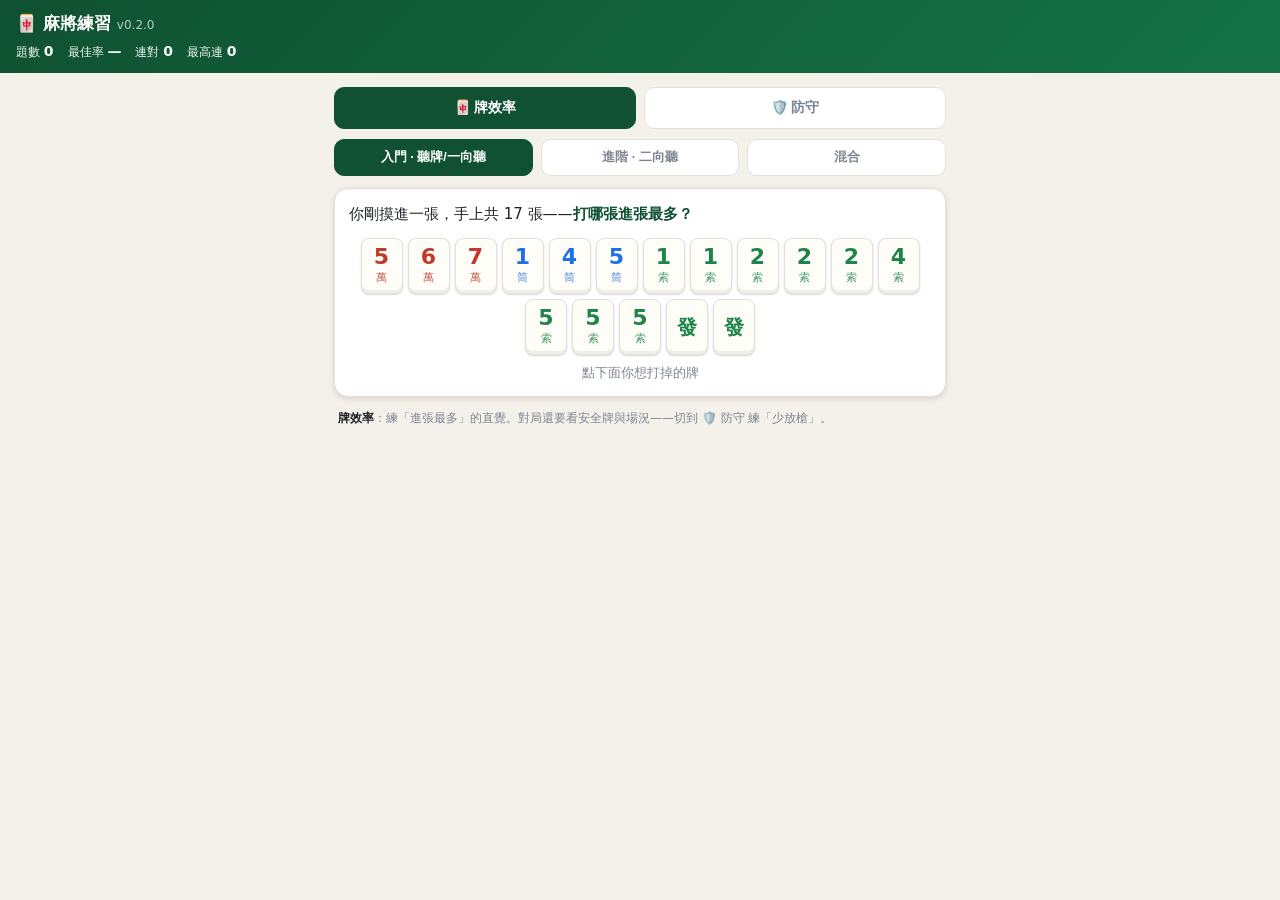
==== index.html @ f23db344 "v0.2.0: 麻將練習 PWA — 牌效率+防守雙模式，GitHub Pages 部署準備 Co-Authored-By: Claude Opus 4.8 <noreply@anthropic.co" ====
<!doctype html>
<html lang="zh-Hant">
<head>
  <meta charset="utf-8">
  <meta name="viewport" content="width=device-width, initial-scale=1, viewport-fit=cover">
  <title>麻將練習</title>
  <meta name="theme-color" content="#0f5132">
  <meta name="apple-mobile-web-app-capable" content="yes">
  <meta name="apple-mobile-web-app-status-bar-style" content="black-translucent">
  <meta name="apple-mobile-web-app-title" content="麻將練習">
  <link rel="manifest" href="manifest.json">
  <link rel="apple-touch-icon" href="icon-180.png">
  <link rel="icon" href="icon.svg" type="image/svg+xml">
  <link rel="stylesheet" href="style.css">
</head>
<body>
  <header class="topbar">
    <div class="brand">🀄 麻將練習 <span class="ver" id="ver"></span></div>
    <div class="stats" id="stats">
      <span>題數 <b id="st-total">0</b></span>
      <span>最佳率 <b id="st-acc">—</b></span>
      <span>連對 <b id="st-streak">0</b></span>
      <span>最高連 <b id="st-best">0</b></span>
    </div>
  </header>

  <main>
    <!-- 模式：牌效率 / 防守 -->
    <div class="modebar" id="modebar">
      <button class="mode on" data-mode="eff">🀄 牌效率</button>
      <button class="mode" data-mode="def">🛡️ 防守</button>
    </div>

    <!-- 難度(三檔，兩模式共用；標籤依模式變) -->
    <div class="diffbar" id="diffbar">
      <button class="diff on" data-level="0"></button>
      <button class="diff" data-level="1"></button>
      <button class="diff" data-level="2"></button>
    </div>

    <!-- ============ 牌效率模式 ============ -->
    <section class="card mode-eff" id="eff-card">
      <div class="prompt">你剛摸進一張，手上共 17 張——<b>打哪張進張最多？</b></div>
      <div class="hand" id="hand"><!-- 牌由 JS 產生 --></div>
      <div class="hint" id="hint">點下面你想打掉的牌</div>
    </section>

    <section class="card result mode-eff" id="result" hidden>
      <div class="verdict" id="verdict"></div>
      <ul class="explain" id="explain"></ul>
      <div class="rank" id="rank"></div>
      <button class="next" id="next">下一題 ▶</button>
    </section>

    <!-- ============ 防守模式 ============ -->
    <section class="card mode-def" id="def-card" hidden>
      <div class="prompt">對手很可能<b>聽牌</b>了！你剛摸進一張——<b>打哪張最不會放槍？</b></div>
      <div class="oppo" id="oppo"><!-- 對手牌河 + 副露 --></div>
      <div class="hand" id="def-hand"></div>
      <div class="hint" id="def-hint">點你想打（覺得最安全）的牌</div>
    </section>

    <section class="card result mode-def" id="def-result" hidden>
      <div class="verdict" id="def-verdict"></div>
      <ul class="explain" id="def-explain"></ul>
      <div class="rank" id="def-rank"></div>
      <button class="next" id="def-next">下一題 ▶</button>
    </section>

    <p class="note" id="note"></p>
  </main>

  <script src="engine.js"></script>
  <script src="defense.js"></script>
  <script src="explain.js"></script>
  <script src="app.js"></script>
</body>
</html>
---- style.css ----
/* 麻將牌效率練習 — 樣式 (手機優先，支援深色模式) */
:root{
  --bg:#f4f1ea; --card:#ffffff; --ink:#20242a; --muted:#7c8493;
  --line:#e3e0d8; --felt:#0f5132; --felt2:#157347;
  --man:#c0392b; --pin:#1f6feb; --sou:#1e8449; --hon:#6c3483;
  --good:#1e8449; --mid:#c98a00; --bad:#c0392b;
  --shadow:0 2px 6px rgba(0,0,0,.12);
}
@media (prefers-color-scheme: dark){
  :root{
    --bg:#14181d; --card:#1e242b; --ink:#e8ebef; --muted:#9aa4b2;
    --line:#2c343d; --man:#ff6b5e; --pin:#5aa2ff; --sou:#4ecb7d; --hon:#c99be6;
    --good:#4ecb7d; --mid:#e6b93a; --bad:#ff6b5e; --shadow:0 2px 8px rgba(0,0,0,.4);
  }
}
*{box-sizing:border-box}
html,body{margin:0}
body{
  font-family:-apple-system,"PingFang TC","Microsoft JhengHei",system-ui,sans-serif;
  background:var(--bg); color:var(--ink);
  -webkit-tap-highlight-color:transparent;
  padding-bottom:env(safe-area-inset-bottom);
}
.topbar{
  background:linear-gradient(135deg,var(--felt),var(--felt2)); color:#fff;
  padding:calc(env(safe-area-inset-top) + 12px) 16px 12px;
}
.brand{font-weight:700; font-size:17px}
.ver{font-weight:400; font-size:12px; opacity:.7}
.stats{display:flex; gap:14px; margin-top:8px; font-size:12px; opacity:.95; flex-wrap:wrap}
.stats b{font-size:14px}
main{max-width:640px; margin:0 auto; padding:14px}

.diffbar{display:flex; gap:8px; margin-bottom:12px}
.diff{
  flex:1; padding:9px 4px; border:1px solid var(--line); border-radius:10px;
  background:var(--card); color:var(--muted); font-size:12.5px; font-weight:600; cursor:pointer;
}
.diff.on{background:var(--felt); color:#fff; border-color:var(--felt)}

.card{
  background:var(--card); border:1px solid var(--line); border-radius:14px;
  padding:14px; margin-bottom:12px; box-shadow:var(--shadow);
}
.prompt{font-size:15px; margin-bottom:12px; line-height:1.5}
.prompt b{color:var(--felt)}
@media (prefers-color-scheme: dark){ .prompt b{color:var(--sou)} }
.hint{margin-top:10px; font-size:12.5px; color:var(--muted); text-align:center}

/* 手牌排列 */
.hand{display:flex; flex-wrap:wrap; gap:5px; justify-content:center}
.tile{
  width:42px; height:56px; border-radius:8px; border:1px solid var(--line);
  background:#fffdf7; color:var(--ink); position:relative; cursor:pointer;
  display:flex; flex-direction:column; align-items:center; justify-content:center;
  box-shadow:inset 0 -3px 0 rgba(0,0,0,.06),0 1px 2px rgba(0,0,0,.15);
  transition:transform .08s, box-shadow .08s; user-select:none;
}
.tile:active{transform:translateY(1px)}
.tile .n{font-size:22px; font-weight:800; line-height:1}
.tile .s{font-size:11px; margin-top:2px; opacity:.85}
.tile.honor .n{font-size:20px}
.tile.m{color:var(--man)} .tile.p{color:var(--pin)}
.tile.s-suit{color:var(--sou)} .tile.z{color:var(--hon)}
@media (prefers-color-scheme: dark){ .tile{background:#f3efe6} }
/* 讓字牌顏色更貼近真牌 */
.tile.z.red .n{color:#c0392b} .tile.z.green .n{color:#1e8449} .tile.z.white .n{color:#5a6472}

/* 作答後的標記 */
.tile.picked{outline:3px solid var(--bad); outline-offset:1px}
.tile.best{outline:3px solid var(--good); outline-offset:1px}
.tile.pickbest{outline:3px solid var(--good); outline-offset:1px}
.tile.locked{cursor:default}
.tile.dim{opacity:.5}

/* 結果 */
.verdict{font-size:16px; font-weight:800; margin-bottom:10px; display:flex; align-items:center; gap:8px}
.verdict.good{color:var(--good)} .verdict.mid{color:var(--mid)} .verdict.bad{color:var(--bad)}
.rank{font-size:13px}
.rank table{width:100%; border-collapse:collapse}
.rank th,.rank td{padding:6px 6px; text-align:left; border-bottom:1px solid var(--line)}
.rank th{color:var(--muted); font-weight:600; font-size:11.5px}
.rank tr.opt{background:rgba(30,132,73,.10)}
.rank tr.you{outline:2px solid var(--bad); outline-offset:-2px}
.rank .tag{font-size:11px; padding:1px 6px; border-radius:6px; color:#fff}
.rank .tag.opt{background:var(--good)} .rank .tag.you{background:var(--bad)}
.rank .sh{font-weight:700}
.rank .uk-tiles{color:var(--muted); font-size:11.5px}

.next{
  width:100%; margin-top:14px; padding:13px; border:none; border-radius:12px;
  background:var(--felt); color:#fff; font-size:15px; font-weight:700; cursor:pointer;
}
.next:active{background:var(--felt2)}
.note{font-size:12px; color:var(--muted); line-height:1.6; margin:6px 4px 30px}
.note b{color:var(--ink)}

/* ===== 模式分頁 ===== */
.modebar{display:flex; gap:8px; margin-bottom:10px}
.mode{
  flex:1; padding:11px 4px; border:1px solid var(--line); border-radius:10px;
  background:var(--card); color:var(--muted); font-size:14px; font-weight:700; cursor:pointer;
}
.mode.on{background:var(--felt); color:#fff; border-color:var(--felt)}
.hide{display:none !important}

/* ===== 防守：對手牌河 + 副露 ===== */
.oppo{margin-bottom:12px}
.oppo-row{margin-bottom:8px}
.oppo-label{display:block; font-size:11.5px; color:var(--muted); margin-bottom:4px}
.oppo-tiles{display:flex; flex-wrap:wrap; gap:3px; align-items:center}
.tile.sm{width:30px; height:40px; border-radius:6px}
.tile.sm .n{font-size:15px}
.tile.sm.honor .n{font-size:13px}
.tile.sm .s{font-size:8px; margin-top:1px}
.meld{display:flex; gap:2px; padding:3px; margin-right:6px; border:1px dashed var(--felt2); border-radius:7px}
@media (prefers-color-scheme: dark){ .meld{border-color:var(--sou)} }

/* ===== 白話解釋 ===== */
.explain{margin:0 0 10px; padding-left:18px; font-size:13px; line-height:1.6}
.explain li{margin-bottom:4px}
.explain li:first-child{font-weight:700}

/* ===== 防守：風險徽章 ===== */
.risk{
  display:inline-block; min-width:32px; text-align:center; padding:1px 6px;
  border-radius:6px; font-weight:700; font-size:12px; color:#fff;
}
.risk.r0{background:var(--good)}
.risk.r1{background:#3d7ea6}
.risk.r2{background:var(--mid)}
.risk.r3{background:var(--bad)}
.tag.warn{background:var(--mid)}
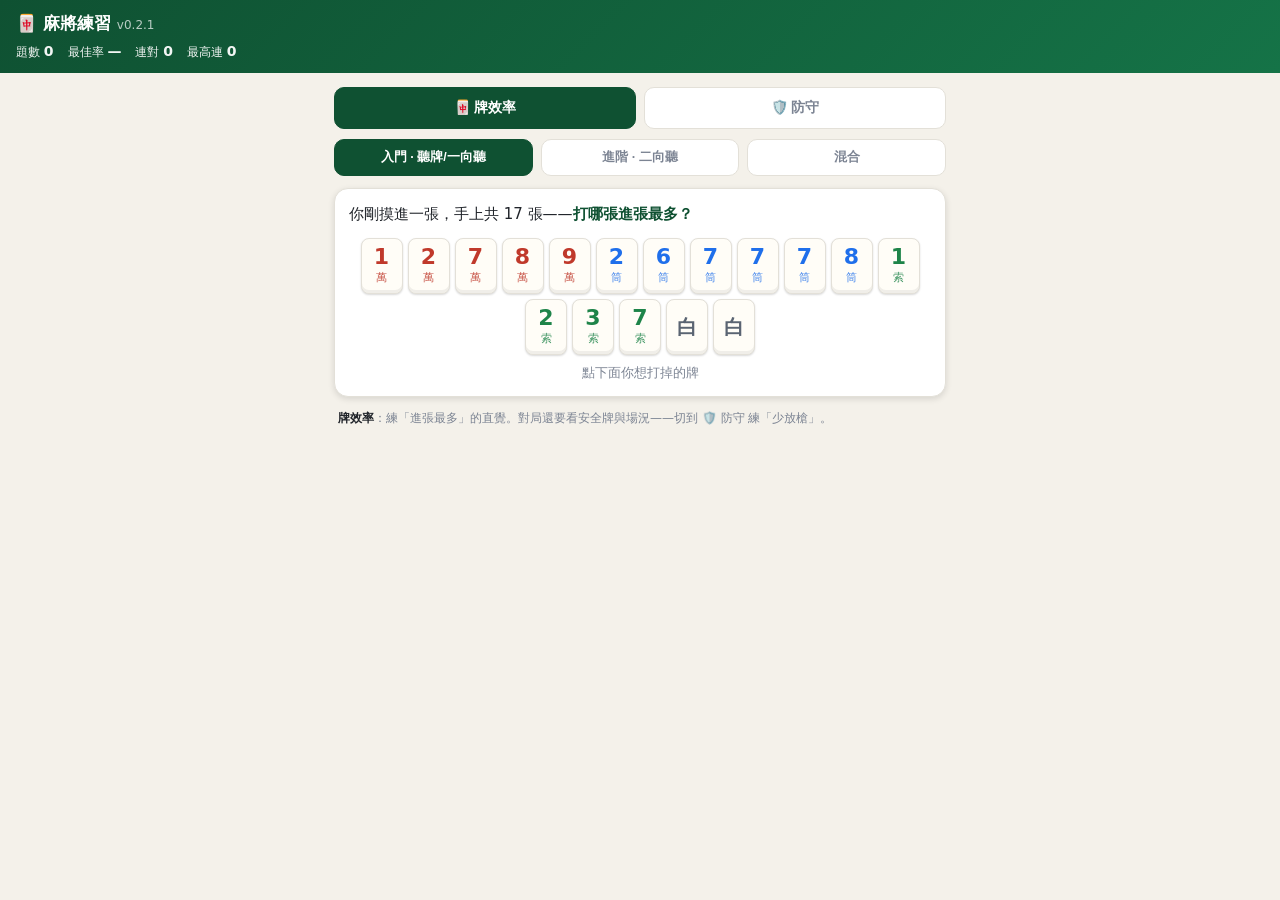
==== commit 726f57b3: "v0.2.1: 修正防守模式題目卡不顯示 (def-card hidden 屬性改用 .hide class) def-card 初始帶 HTML hidden 屬性，setMode() 只 togg" ====
--- a/index.html
+++ b/index.html
@@ -53,7 +53,7 @@
     </section>
 
     <!-- ============ 防守模式 ============ -->
-    <section class="card mode-def" id="def-card" hidden>
+    <section class="card mode-def hide" id="def-card">
       <div class="prompt">對手很可能<b>聽牌</b>了！你剛摸進一張——<b>打哪張最不會放槍？</b></div>
       <div class="oppo" id="oppo"><!-- 對手牌河 + 副露 --></div>
       <div class="hand" id="def-hand"></div>
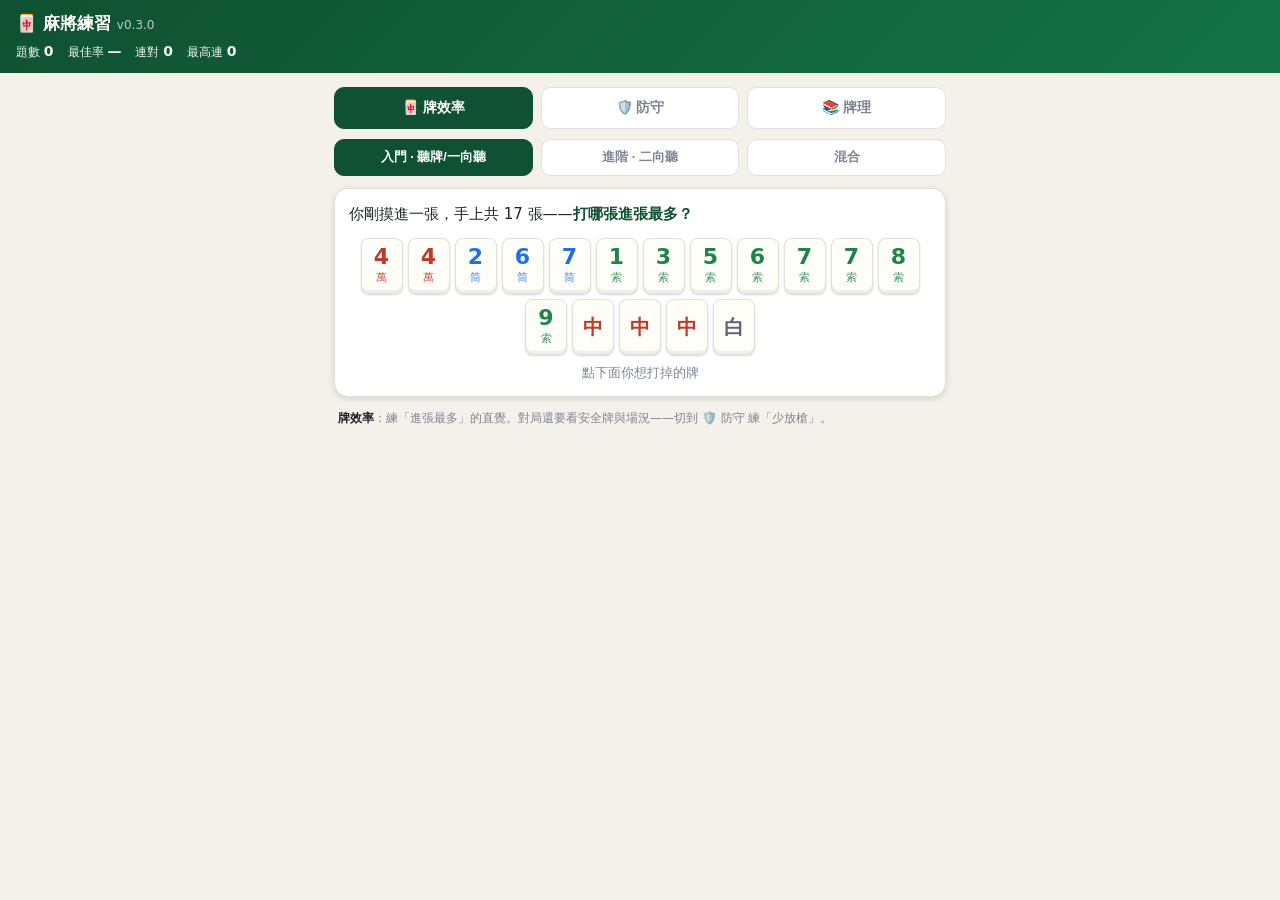
==== commit b2d5807d: "v0.3.0: 新增「📚 牌理」模式（橫飛麻將教室 3 題型）+ explain 導入橫飛術語 - 牌理(獨立第三分頁)三子題型，全用現有 engine.js 判定，不動引擎：   1 該攻該守：算幾" ====
--- a/index.html
+++ b/index.html
@@ -25,17 +25,25 @@
   </header>
 
   <main>
-    <!-- 模式：牌效率 / 防守 -->
+    <!-- 模式：牌效率 / 防守 / 牌理 -->
     <div class="modebar" id="modebar">
       <button class="mode on" data-mode="eff">🀄 牌效率</button>
       <button class="mode" data-mode="def">🛡️ 防守</button>
+      <button class="mode" data-mode="lab">📚 牌理</button>
     </div>
 
-    <!-- 難度(三檔，兩模式共用；標籤依模式變) -->
+    <!-- 難度(三檔，牌效率/防守用；標籤依模式變) -->
     <div class="diffbar" id="diffbar">
       <button class="diff on" data-level="0"></button>
       <button class="diff" data-level="1"></button>
       <button class="diff" data-level="2"></button>
+    </div>
+
+    <!-- 子題型(牌理用；預設隱藏，切到牌理模式才顯示) -->
+    <div class="subbar hide" id="subbar">
+      <button class="sub on" data-sub="atk">⚔️ 攻守</button>
+      <button class="sub" data-sub="iso">🎴 孤張</button>
+      <button class="sub" data-sub="wait">🎯 選聽</button>
     </div>
 
     <!-- ============ 牌效率模式 ============ -->
@@ -67,6 +75,37 @@
       <button class="next" id="def-next">下一題 ▶</button>
     </section>
 
+    <!-- ============ 牌理：① 該攻該守(判斷題) ============ -->
+    <section class="card mode-lab sub-atk hide" id="atk-card">
+      <div class="prompt">看這手 16 張的牌——<b>該攻，還是該守？</b></div>
+      <div class="hand" id="atk-hand"></div>
+      <div class="choicebar">
+        <button class="choice atk" data-ans="atk">⚔️ 該攻</button>
+        <button class="choice def" data-ans="def">🛡️ 該守</button>
+      </div>
+      <div class="hint" id="atk-hint">看「幾進聽」決定：好牌全力追聽、爛牌提早轉守</div>
+    </section>
+
+    <section class="card result mode-lab sub-atk hide" id="atk-result" hidden>
+      <div class="verdict" id="atk-verdict"></div>
+      <ul class="explain" id="atk-explain"></ul>
+      <button class="next" id="atk-next">下一題 ▶</button>
+    </section>
+
+    <!-- ============ 牌理：② 孤張 / ③ 選聽(點牌題，共用一組卡) ============ -->
+    <section class="card mode-lab sub-pick hide" id="pick-card">
+      <div class="prompt" id="pick-prompt"></div>
+      <div class="hand" id="pick-hand"></div>
+      <div class="hint" id="pick-hint">點下面你想打掉的牌</div>
+    </section>
+
+    <section class="card result mode-lab sub-pick hide" id="pick-result" hidden>
+      <div class="verdict" id="pick-verdict"></div>
+      <ul class="explain" id="pick-explain"></ul>
+      <div class="rank" id="pick-rank"></div>
+      <button class="next" id="pick-next">下一題 ▶</button>
+    </section>
+
     <p class="note" id="note"></p>
   </main>
 
--- a/style.css
+++ b/style.css
@@ -131,3 +131,25 @@
 .risk.r2{background:var(--mid)}
 .risk.r3{background:var(--bad)}
 .tag.warn{background:var(--mid)}
+
+/* ===== 牌理：子題型 bar(仿難度 bar，攻守/孤張/選聽切換) ===== */
+.subbar{display:flex; gap:8px; margin-bottom:12px}
+.sub{
+  flex:1; padding:9px 4px; border:1px solid var(--line); border-radius:10px;
+  background:var(--card); color:var(--muted); font-size:13px; font-weight:600; cursor:pointer;
+}
+.sub.on{background:var(--felt); color:#fff; border-color:var(--felt)}
+
+/* ===== 牌理：該攻該守 判斷按鈕 ===== */
+.choicebar{display:flex; gap:12px; margin-top:14px}
+.choice{
+  flex:1; padding:16px 4px; border:2px solid var(--line); border-radius:12px;
+  background:var(--card); font-size:17px; font-weight:800; cursor:pointer;
+  transition:transform .08s;
+}
+.choice:active{transform:translateY(1px)}
+.choice.atk{color:var(--bad)}      /* 攻 = 火紅(進攻) */
+.choice.def{color:var(--pin)}      /* 守 = 冷藍(防守) */
+.choice.locked{cursor:default; opacity:.6}
+.choice.correct{border-color:var(--good); background:rgba(30,132,73,.14); opacity:1}  /* 正解框綠 */
+.choice.wrong{border-color:var(--bad); background:rgba(192,57,43,.12); opacity:1}      /* 答錯框紅 */
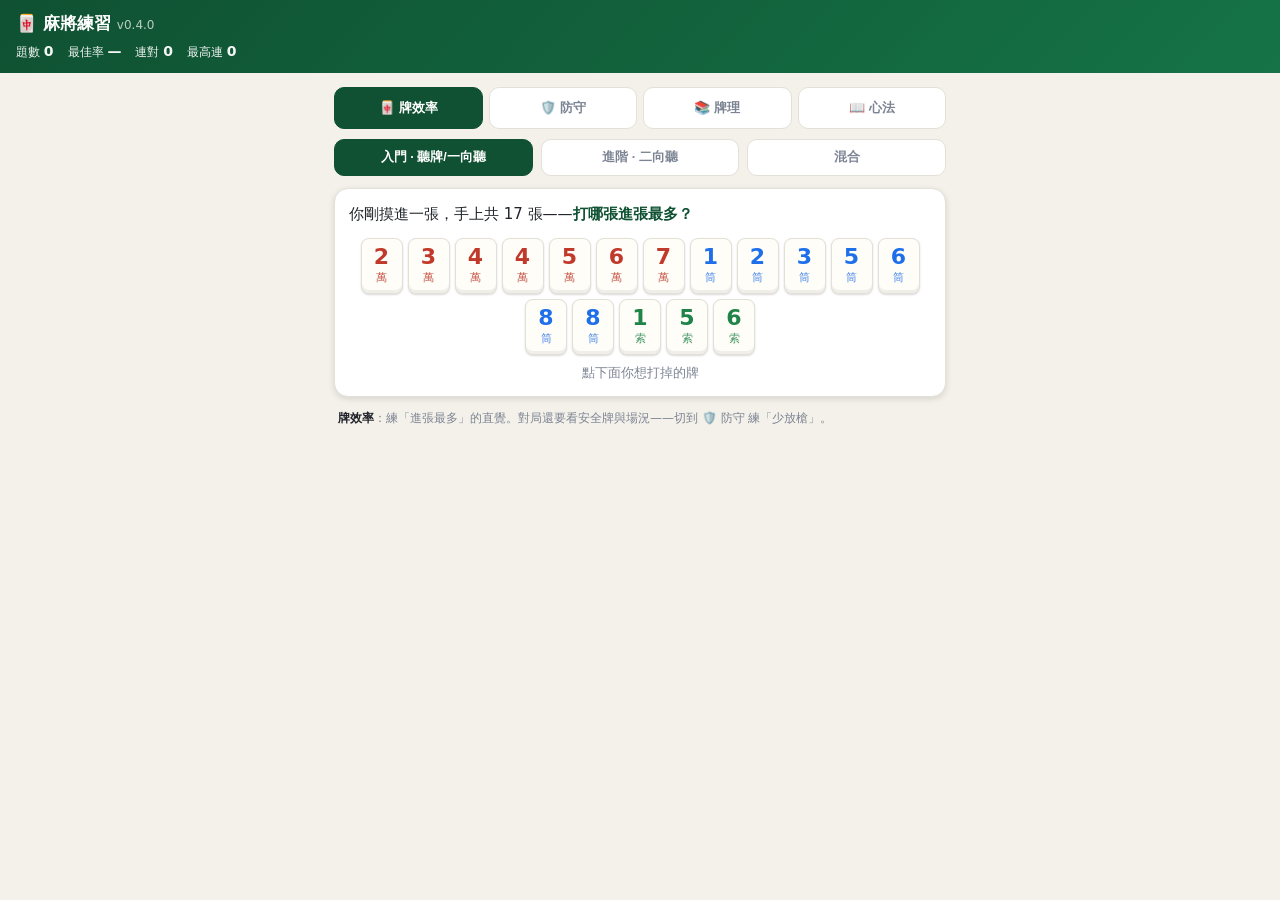
==== commit 11db5594: "Add Tips (心法) mode: accordion teaching cards (v0.4.0) Fourth top-level mode 📖 心法 — 6 collapsible rea" ====
--- a/index.html
+++ b/index.html
@@ -25,11 +25,12 @@
   </header>
 
   <main>
-    <!-- 模式：牌效率 / 防守 / 牌理 -->
+    <!-- 模式：牌效率 / 防守 / 牌理 / 心法 -->
     <div class="modebar" id="modebar">
       <button class="mode on" data-mode="eff">🀄 牌效率</button>
       <button class="mode" data-mode="def">🛡️ 防守</button>
       <button class="mode" data-mode="lab">📚 牌理</button>
+      <button class="mode" data-mode="tips">📖 心法</button>
     </div>
 
     <!-- 難度(三檔，牌效率/防守用；標籤依模式變) -->
@@ -106,12 +107,18 @@
       <button class="next" id="pick-next">下一題 ▶</button>
     </section>
 
+    <!-- ============ 心法(純教學卡，手風琴摺疊；內容由 tips.js + JS 生成) ============ -->
+    <section class="mode-tips hide" id="tips-card">
+      <div class="tips-list" id="tips-list"><!-- 摺疊卡由 renderTips() 產生 --></div>
+    </section>
+
     <p class="note" id="note"></p>
   </main>
 
   <script src="engine.js"></script>
   <script src="defense.js"></script>
   <script src="explain.js"></script>
+  <script src="tips.js"></script>
   <script src="app.js"></script>
 </body>
 </html>
--- a/style.css
+++ b/style.css
@@ -95,11 +95,12 @@
 .note{font-size:12px; color:var(--muted); line-height:1.6; margin:6px 4px 30px}
 .note b{color:var(--ink)}
 
-/* ===== 模式分頁 ===== */
-.modebar{display:flex; gap:8px; margin-bottom:10px}
+/* ===== 模式分頁(4 顆：手機一排會擠→縮字級/gap+不換行；螢幕極窄才自動折成兩排) ===== */
+.modebar{display:flex; gap:6px; margin-bottom:10px; flex-wrap:wrap}
 .mode{
-  flex:1; padding:11px 4px; border:1px solid var(--line); border-radius:10px;
-  background:var(--card); color:var(--muted); font-size:14px; font-weight:700; cursor:pointer;
+  flex:1 1 0; min-width:68px; padding:11px 3px; border:1px solid var(--line); border-radius:10px;
+  background:var(--card); color:var(--muted); font-size:13px; font-weight:700; cursor:pointer;
+  white-space:nowrap; text-align:center;
 }
 .mode.on{background:var(--felt); color:#fff; border-color:var(--felt)}
 .hide{display:none !important}
@@ -153,3 +154,65 @@
 .choice.locked{cursor:default; opacity:.6}
 .choice.correct{border-color:var(--good); background:rgba(30,132,73,.14); opacity:1}  /* 正解框綠 */
 .choice.wrong{border-color:var(--bad); background:rgba(192,57,43,.12); opacity:1}      /* 答錯框紅 */
+
+/* ===== 心法：手風琴摺疊卡 ===== */
+.tips-list{display:flex; flex-direction:column; gap:10px}
+.tips-item{
+  background:var(--card); border:1px solid var(--line); border-radius:14px;
+  box-shadow:var(--shadow); overflow:hidden;
+}
+/* 標題列(點擊區)：emoji + 標題/副標 + 展開箭頭 */
+.tips-head{
+  width:100%; display:flex; align-items:center; gap:10px; padding:14px;
+  background:none; border:none; cursor:pointer; text-align:left; color:var(--ink);
+}
+.tips-emoji{font-size:22px; line-height:1; flex-shrink:0}
+.tips-tt{display:flex; flex-direction:column; gap:2px; flex:1; min-width:0}
+.tips-title{font-size:15.5px; font-weight:800}
+.tips-sub{font-size:12px; color:var(--muted); font-weight:500}
+.tips-arrow{font-size:13px; color:var(--muted); transition:transform .2s; flex-shrink:0}
+.tips-item.open .tips-arrow{transform:rotate(180deg)}          /* 展開時箭頭翻轉 */
+.tips-item.open .tips-head{border-bottom:1px solid var(--line)}
+.tips-body{display:none; padding:14px}                         /* 預設收合 */
+.tips-item.open .tips-body{display:block}
+
+/* ===== 心法：內文排版 ===== */
+.tips-body .t-lead{font-size:13.5px; color:var(--muted); line-height:1.6; margin:0 0 12px}
+.tips-body .t-h{font-size:14.5px; font-weight:800; color:var(--felt); margin:14px 0 6px}
+.tips-body .t-h:first-child{margin-top:0}
+@media (prefers-color-scheme: dark){ .tips-body .t-h{color:var(--sou)} }
+.tips-body p{font-size:13.5px; line-height:1.65; margin:6px 0}
+.tips-body .t-ul{margin:6px 0; padding-left:20px; font-size:13.5px; line-height:1.65}
+.tips-body .t-ul li{margin-bottom:5px}
+/* 「為什麼」白話塊：左邊綠框+淡底，把道理凸顯出來(用戶重理解) */
+.tips-body .t-why{
+  border-left:3px solid var(--felt); background:rgba(15,81,50,.06);
+  padding:8px 10px; border-radius:0 8px 8px 0; margin:8px 0; font-size:13px; line-height:1.6;
+}
+/* 「正解」塊：反面教材用的綠框(跟為什麼區隔) */
+.tips-body .t-fix{
+  border-left:3px solid var(--good); background:rgba(30,132,73,.07);
+  padding:7px 10px; border-radius:0 8px 8px 0; margin:6px 0 12px; font-size:13px; line-height:1.6;
+}
+@media (prefers-color-scheme: dark){
+  .tips-body .t-why{border-left-color:var(--sou); background:rgba(78,203,125,.08)}
+}
+/* 口訣/金句：置中強調 */
+.tips-body .t-quote{
+  text-align:center; font-weight:800; color:var(--felt); font-size:14.5px; line-height:1.5;
+  padding:10px; margin:10px 0; background:rgba(15,81,50,.06); border-radius:10px;
+}
+@media (prefers-color-scheme: dark){
+  .tips-body .t-quote{color:var(--sou); background:rgba(78,203,125,.08)}
+}
+.tips-body .t-note{
+  font-size:12.5px; color:var(--muted); line-height:1.6; margin:12px 0 0;
+  padding-top:10px; border-top:1px dashed var(--line);
+}
+/* 內文表格 */
+.tips-body .t-tbl{width:100%; border-collapse:collapse; margin:8px 0; font-size:12.5px}
+.tips-body .t-tbl th,.tips-body .t-tbl td{
+  padding:6px 8px; text-align:left; border-bottom:1px solid var(--line); line-height:1.5;
+}
+.tips-body .t-tbl th{color:var(--muted); font-weight:600; font-size:11.5px}
+.tips-body .t-tbl tr:last-child td{border-bottom:none}
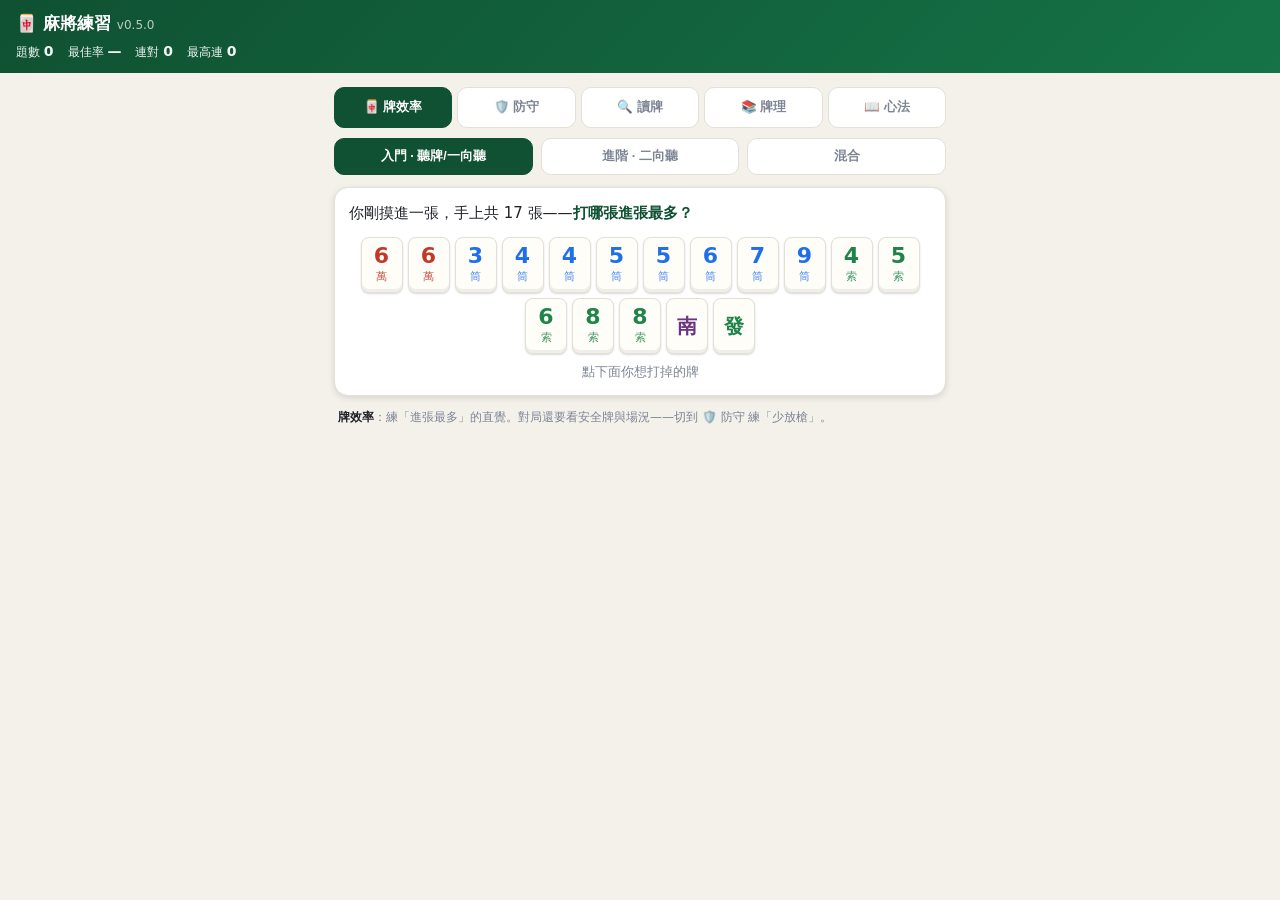
==== commit cbc5d8ac: "feat: add 讀牌 (read-discard) mode — P5 progressive defense (v0.5.0) New 5th top-level mode 🔍 讀牌, read" ====
--- a/index.html
+++ b/index.html
@@ -29,6 +29,7 @@
     <div class="modebar" id="modebar">
       <button class="mode on" data-mode="eff">🀄 牌效率</button>
       <button class="mode" data-mode="def">🛡️ 防守</button>
+      <button class="mode" data-mode="read">🔍 讀牌</button>
       <button class="mode" data-mode="lab">📚 牌理</button>
       <button class="mode" data-mode="tips">📖 心法</button>
     </div>
@@ -45,6 +46,13 @@
       <button class="sub on" data-sub="atk">⚔️ 攻守</button>
       <button class="sub" data-sub="iso">🎴 孤張</button>
       <button class="sub" data-sub="wait">🎯 選聽</button>
+    </div>
+
+    <!-- 子題型(讀牌用；預設隱藏，切到讀牌模式才顯示) -->
+    <div class="subbar hide" id="readbar">
+      <button class="rsub on" data-rsub="press">⬇️ 向下壓</button>
+      <button class="rsub" data-rsub="gua">🎋 六掛</button>
+      <button class="rsub" data-rsub="nobe">🔗 衍牌</button>
     </div>
 
     <!-- ============ 牌效率模式 ============ -->
@@ -107,6 +115,40 @@
       <button class="next" id="pick-next">下一題 ▶</button>
     </section>
 
+    <!-- ============ 讀牌 ① 向下壓(門選判斷題) ============ -->
+    <section class="card mode-read rsub-press hide" id="press-card">
+      <div class="prompt">看對手的<b>捨牌河</b>——哪一門<b>整條安全</b>（他不太可能聽這門）？</div>
+      <div class="oppo" id="press-oppo"><!-- 對手捨牌河 --></div>
+      <div class="choicebar" id="press-choices">
+        <button class="choice suit-m" data-suit="0">🌾 萬</button>
+        <button class="choice suit-p" data-suit="1">⭕ 筒</button>
+        <button class="choice suit-s" data-suit="2">🎋 索</button>
+      </div>
+      <div class="hint">對手把一門的低段(2/3)和高段(7/8)都丟了 → 那門他沒搭子在做</div>
+    </section>
+
+    <section class="card result mode-read rsub-press hide" id="press-result" hidden>
+      <div class="verdict" id="press-verdict"></div>
+      <ul class="explain" id="press-explain"></ul>
+      <div class="rank" id="press-rank"></div>
+      <button class="next" id="press-next">下一題 ▶</button>
+    </section>
+
+    <!-- ============ 讀牌 ② 六掛 / ③ 衍牌(點候選牌選最危險，共用一組卡) ============ -->
+    <section class="card mode-read rsub-pick hide" id="read-card">
+      <div class="prompt" id="read-prompt"></div>
+      <div class="oppo" id="read-oppo"><!-- 對手捨牌河 / 拆搭打出的牌 --></div>
+      <div class="hand" id="read-cands"></div>
+      <div class="hint" id="read-hint">點你覺得<b>最危險</b>的那一張</div>
+    </section>
+
+    <section class="card result mode-read rsub-pick hide" id="read-result" hidden>
+      <div class="verdict" id="read-verdict"></div>
+      <ul class="explain" id="read-explain"></ul>
+      <div class="rank" id="read-rank"></div>
+      <button class="next" id="read-next">下一題 ▶</button>
+    </section>
+
     <!-- ============ 心法(純教學卡，手風琴摺疊；內容由 tips.js + JS 生成) ============ -->
     <section class="mode-tips hide" id="tips-card">
       <div class="tips-list" id="tips-list"><!-- 摺疊卡由 renderTips() 產生 --></div>
@@ -117,6 +159,7 @@
 
   <script src="engine.js"></script>
   <script src="defense.js"></script>
+  <script src="readdiscard.js"></script>
   <script src="explain.js"></script>
   <script src="tips.js"></script>
   <script src="app.js"></script>
--- a/style.css
+++ b/style.css
@@ -95,11 +95,11 @@
 .note{font-size:12px; color:var(--muted); line-height:1.6; margin:6px 4px 30px}
 .note b{color:var(--ink)}
 
-/* ===== 模式分頁(4 顆：手機一排會擠→縮字級/gap+不換行；螢幕極窄才自動折成兩排) ===== */
-.modebar{display:flex; gap:6px; margin-bottom:10px; flex-wrap:wrap}
+/* ===== 模式分頁(5 顆：手機一排會擠→縮字級/gap/min-width+不換行；螢幕極窄才自動折兩排) ===== */
+.modebar{display:flex; gap:5px; margin-bottom:10px; flex-wrap:wrap}
 .mode{
-  flex:1 1 0; min-width:68px; padding:11px 3px; border:1px solid var(--line); border-radius:10px;
-  background:var(--card); color:var(--muted); font-size:13px; font-weight:700; cursor:pointer;
+  flex:1 1 0; min-width:56px; padding:11px 2px; border:1px solid var(--line); border-radius:10px;
+  background:var(--card); color:var(--muted); font-size:12.5px; font-weight:700; cursor:pointer;
   white-space:nowrap; text-align:center;
 }
 .mode.on{background:var(--felt); color:#fff; border-color:var(--felt)}
@@ -133,13 +133,13 @@
 .risk.r3{background:var(--bad)}
 .tag.warn{background:var(--mid)}
 
-/* ===== 牌理：子題型 bar(仿難度 bar，攻守/孤張/選聽切換) ===== */
+/* ===== 牌理/讀牌：子題型 bar(仿難度 bar，攻守/孤張/選聽、向下壓/六掛/衍牌切換) ===== */
 .subbar{display:flex; gap:8px; margin-bottom:12px}
-.sub{
+.sub, .rsub{
   flex:1; padding:9px 4px; border:1px solid var(--line); border-radius:10px;
   background:var(--card); color:var(--muted); font-size:13px; font-weight:600; cursor:pointer;
 }
-.sub.on{background:var(--felt); color:#fff; border-color:var(--felt)}
+.sub.on, .rsub.on{background:var(--felt); color:#fff; border-color:var(--felt)}
 
 /* ===== 牌理：該攻該守 判斷按鈕 ===== */
 .choicebar{display:flex; gap:12px; margin-top:14px}
@@ -154,6 +154,12 @@
 .choice.locked{cursor:default; opacity:.6}
 .choice.correct{border-color:var(--good); background:rgba(30,132,73,.14); opacity:1}  /* 正解框綠 */
 .choice.wrong{border-color:var(--bad); background:rgba(192,57,43,.12); opacity:1}      /* 答錯框紅 */
+/* 讀牌·向下壓：三門選鈕依花色上色 */
+.choice.suit-m{color:var(--man)} .choice.suit-p{color:var(--pin)} .choice.suit-s{color:var(--sou)}
+
+/* ===== 讀牌·六掛：捨牌河小牌下方標「第幾巡」 ===== */
+.turn-wrap{display:flex; flex-direction:column; align-items:center; gap:1px}
+.turn-no{font-size:9px; color:var(--muted); line-height:1; margin-top:1px}
 
 /* ===== 心法：手風琴摺疊卡 ===== */
 .tips-list{display:flex; flex-direction:column; gap:10px}
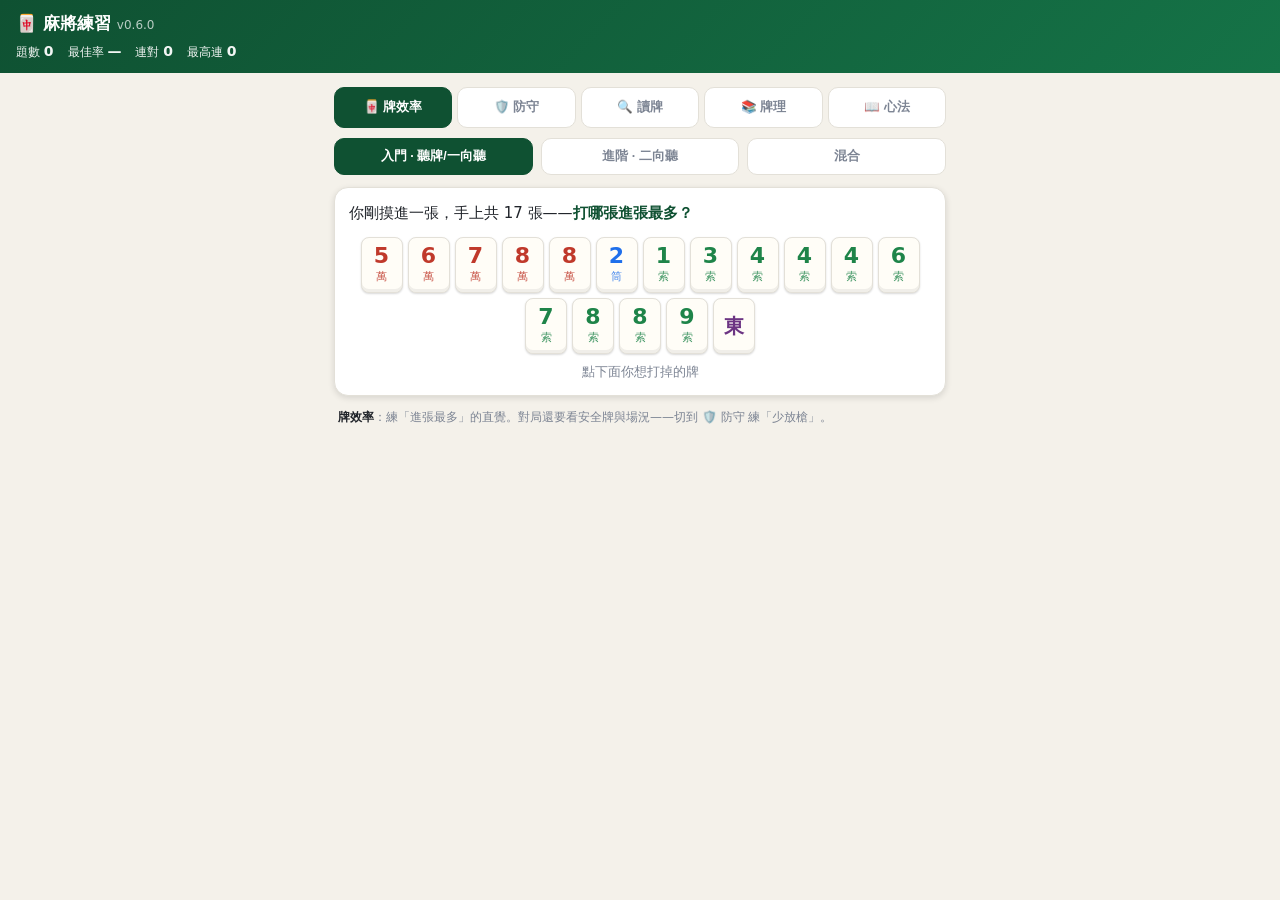
==== commit 861e9013: "P6-2 向下壓半門安全 + P6-3 六掛沒出現的掛 (v0.6.0) P6-2 pressAnalyze 新增 low_safe/high_safe 半門安全:   丟低段(2/3)->小掛半條(" ====
--- a/index.html
+++ b/index.html
@@ -117,14 +117,17 @@
 
     <!-- ============ 讀牌 ① 向下壓(門選判斷題) ============ -->
     <section class="card mode-read rsub-press hide" id="press-card">
-      <div class="prompt">看對手的<b>捨牌河</b>——哪一門<b>整條安全</b>（他不太可能聽這門）？</div>
+      <div class="prompt">看對手的<b>捨牌河</b>——哪一段（半條或整條）<b>最安全</b>（他不太可能聽這半）？</div>
       <div class="oppo" id="press-oppo"><!-- 對手捨牌河 --></div>
-      <div class="choicebar" id="press-choices">
-        <button class="choice suit-m" data-suit="0">🌾 萬</button>
-        <button class="choice suit-p" data-suit="1">⭕ 筒</button>
-        <button class="choice suit-s" data-suit="2">🎋 索</button>
+      <div class="choicebar presshalf" id="press-choices">
+        <button class="choice suit-m" data-suit="0" data-half="low">🌾 萬 1-4</button>
+        <button class="choice suit-p" data-suit="1" data-half="low">⭕ 筒 1-4</button>
+        <button class="choice suit-s" data-suit="2" data-half="low">🎋 索 1-4</button>
+        <button class="choice suit-m" data-suit="0" data-half="high">🌾 萬 6-9</button>
+        <button class="choice suit-p" data-suit="1" data-half="high">⭕ 筒 6-9</button>
+        <button class="choice suit-s" data-suit="2" data-half="high">🎋 索 6-9</button>
       </div>
-      <div class="hint">對手把一門的低段(2/3)和高段(7/8)都丟了 → 那門他沒搭子在做</div>
+      <div class="hint">丟低段(2/3)→小掛半條(1-4)安全、丟高段(7/8)→大掛半條(6-9)安全、兩頭都丟→整條安全</div>
     </section>
 
     <section class="card result mode-read rsub-press hide" id="press-result" hidden>
--- a/style.css
+++ b/style.css
@@ -154,8 +154,11 @@
 .choice.locked{cursor:default; opacity:.6}
 .choice.correct{border-color:var(--good); background:rgba(30,132,73,.14); opacity:1}  /* 正解框綠 */
 .choice.wrong{border-color:var(--bad); background:rgba(192,57,43,.12); opacity:1}      /* 答錯框紅 */
-/* 讀牌·向下壓：三門選鈕依花色上色 */
+/* 讀牌·向下壓：半掛選鈕依花色上色 */
 .choice.suit-m{color:var(--man)} .choice.suit-p{color:var(--pin)} .choice.suit-s{color:var(--sou)}
+/* 半掛 6 宮格：3 欄 2 排(上排=低段小掛 1-4、下排=高段大掛 6-9)，視覺對應向下壓的上下段 */
+.choicebar.presshalf{display:grid; grid-template-columns:repeat(3,1fr); gap:8px}
+.presshalf .choice{padding:14px 4px; font-size:16px}
 
 /* ===== 讀牌·六掛：捨牌河小牌下方標「第幾巡」 ===== */
 .turn-wrap{display:flex; flex-direction:column; align-items:center; gap:1px}
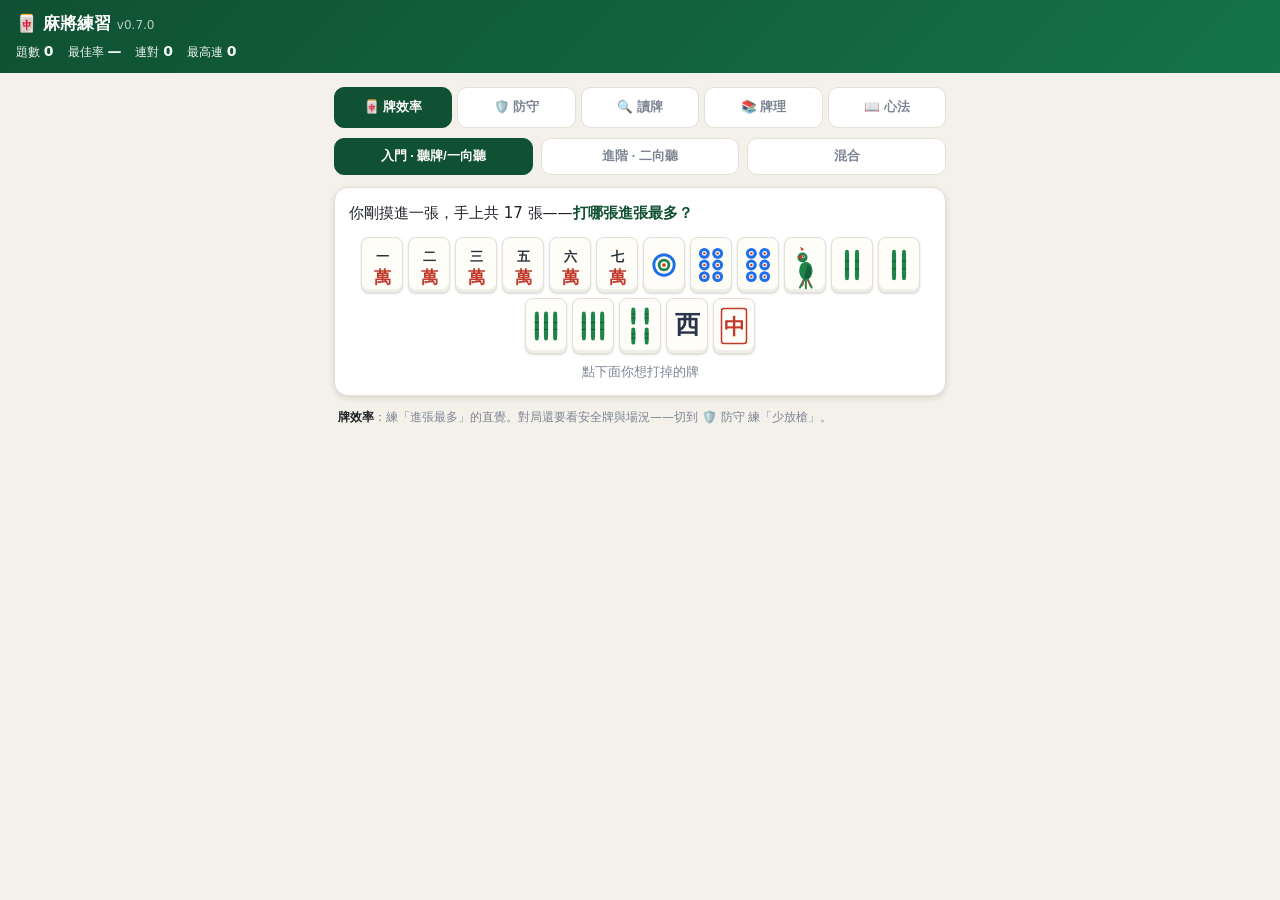
==== commit 51a3ab77: "Replace text tiles with hand-drawn SVG tile faces (v0.7.0) - Add tiles.js: self-drawn SVG art for al" ====
--- a/index.html
+++ b/index.html
@@ -165,6 +165,7 @@
   <script src="readdiscard.js"></script>
   <script src="explain.js"></script>
   <script src="tips.js"></script>
+  <script src="tiles.js"></script>
   <script src="app.js"></script>
 </body>
 </html>
--- a/style.css
+++ b/style.css
@@ -57,14 +57,10 @@
   transition:transform .08s, box-shadow .08s; user-select:none;
 }
 .tile:active{transform:translateY(1px)}
-.tile .n{font-size:22px; font-weight:800; line-height:1}
-.tile .s{font-size:11px; margin-top:2px; opacity:.85}
-.tile.honor .n{font-size:20px}
-.tile.m{color:var(--man)} .tile.p{color:var(--pin)}
-.tile.s-suit{color:var(--sou)} .tile.z{color:var(--hon)}
+/* 牌面圖(tiles.js 的自繪 SVG)：透明疊在白牌上，只顯示花紋/文字。
+   pointer-events:none → 點擊穿透到外層 div，作答判定照舊。 */
+.tile .face{position:absolute; inset:0; width:100%; height:100%; pointer-events:none}
 @media (prefers-color-scheme: dark){ .tile{background:#f3efe6} }
-/* 讓字牌顏色更貼近真牌 */
-.tile.z.red .n{color:#c0392b} .tile.z.green .n{color:#1e8449} .tile.z.white .n{color:#5a6472}
 
 /* 作答後的標記 */
 .tile.picked{outline:3px solid var(--bad); outline-offset:1px}
@@ -111,9 +107,6 @@
 .oppo-label{display:block; font-size:11.5px; color:var(--muted); margin-bottom:4px}
 .oppo-tiles{display:flex; flex-wrap:wrap; gap:3px; align-items:center}
 .tile.sm{width:30px; height:40px; border-radius:6px}
-.tile.sm .n{font-size:15px}
-.tile.sm.honor .n{font-size:13px}
-.tile.sm .s{font-size:8px; margin-top:1px}
 .meld{display:flex; gap:2px; padding:3px; margin-right:6px; border:1px dashed var(--felt2); border-radius:7px}
 @media (prefers-color-scheme: dark){ .meld{border-color:var(--sou)} }
 
